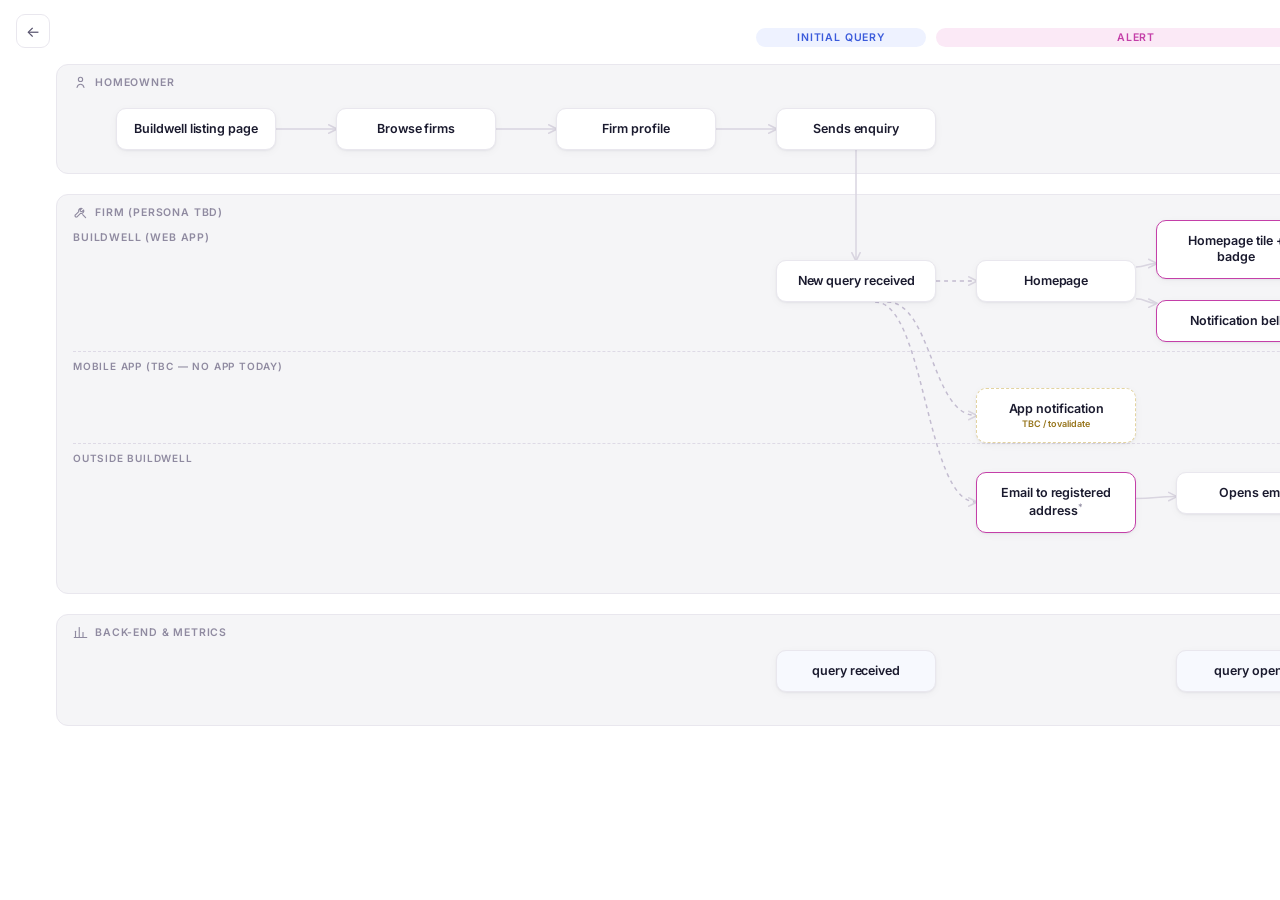
==== deck-flow/index.html @ 25845ab6 "Buildwell Plus: new-introduction alert & respond prototype - deck-flow: horizontal swimlane flow (ho" ====
<!doctype html>
<html lang="en">
<head>
<meta charset="utf-8">
<meta name="viewport" content="width=device-width, initial-scale=1">
<title>Flow | Buildwell Plus prototype</title>
<link rel="preconnect" href="https://fonts.googleapis.com">
<link href="https://fonts.googleapis.com/css2?family=Inter:wght@400;500;600;700&display=swap" rel="stylesheet">
<style>
  :root{
    --ink:#1a1a2e; --soft:#55516b; --mute:#8f8aa0;
    --line:#e9e7ee; --card:#fff;
    --pink:#fbe9f6; --magenta:#c43fa8;
    --blue:#3b5bdb; --blue-soft:#eef2ff;
    --violet:#7048e8; --violet-soft:#f3f0ff;
    --amber:#96741a;
    --edge:#d9d5e0; --edge-dash:#c3bcd0;
    --lane:#f5f5f7;
    --new:#c43fa8;
  }
  *{box-sizing:border-box;margin:0}
  body{font-family:"Inter",-apple-system,BlinkMacSystemFont,"Segoe UI",Roboto,sans-serif;
    color:var(--ink);background:#fff;font-size:14px;-webkit-font-smoothing:antialiased}

  .back{position:fixed;top:14px;left:16px;z-index:20;width:34px;height:34px;border-radius:9px;
    border:1px solid var(--line);background:#fff;display:flex;align-items:center;justify-content:center;
    color:var(--soft);text-decoration:none;font-size:15px}
  .back:hover{border-color:var(--magenta);color:var(--magenta)}

  .canvas-wrap{overflow-x:auto;padding:20px 56px 130px}
  .canvas{position:relative;width:2080px;height:700px;margin:0 auto}

  /* top journey labels — span all lanes, fit the boxes */
  .flowtag{position:absolute;top:8px;font-size:10.5px;font-weight:600;text-transform:uppercase;
    letter-spacing:.08em;padding:3px 12px;border-radius:999px;z-index:3;text-align:center}

  /* dashed hypothesis group: change status + calls customer */
  .hypo-group{position:absolute;left:1470px;top:212px;width:215px;height:305px;
    border:1.5px dashed #c9c3d4;border-radius:14px;pointer-events:none;z-index:1}
  .hypo-label{position:absolute;bottom:-20px;left:8px;right:0;font-size:10px;
    color:var(--mute);white-space:nowrap}
  .flowtag-q{left:700px;right:1210px;background:#eef2ff;color:var(--blue)}
  .flowtag-a{left:880px;right:800px;background:var(--pink);color:var(--magenta)}
  .flowtag-r{left:1290px;right:10px;background:#e8f5ee;color:#1e7f4f}

  /* lanes — uniform light grey */
  .lane{position:absolute;left:0;right:0;border-radius:12px;background:var(--lane);border:1px solid var(--line)}
  .lane-head{position:absolute;left:16px;display:flex;align-items:center;gap:7px;
    font-size:10.5px;font-weight:600;text-transform:uppercase;letter-spacing:.08em;color:var(--mute);z-index:3}
  .lane-head svg{width:15px;height:15px;stroke:var(--mute)}
  .lane-hw{top:44px;height:110px}
  .lane-firm{top:174px;height:400px}
  .lane-be{top:594px;height:112px}
  .sublane{position:absolute;left:16px;right:16px;border-top:1px dashed #dedae6}
  .sublane-txt{position:absolute;top:8px;left:0;font-size:10px;font-weight:600;
    text-transform:uppercase;letter-spacing:.08em;color:var(--mute);background:var(--lane);padding-right:8px}

  /* nodes */
  .node{position:absolute;width:160px;background:var(--card);border:1px solid var(--line);
    border-radius:10px;padding:12px 14px;display:flex;align-items:center;justify-content:center;
    box-shadow:0 1px 2px rgba(26,26,46,.05),0 2px 8px rgba(26,26,46,.04);
    cursor:default;transition:opacity .15s, box-shadow .15s, transform .15s, border-color .15s;z-index:2}
  .node .t{font-size:12.5px;font-weight:600;line-height:1.3;letter-spacing:-.005em;text-align:center}
  .node:hover{border-color:#c9c3d4;box-shadow:0 6px 20px rgba(26,26,46,.14);transform:translateY(-2px)}
  .node.off{background:#fbfbfc;color:var(--soft)}
  .node.tbc{border-style:dashed;border-color:#e3d3a0}
  .node.be{background:#f7f9fe}
  .node.isnew{border:1.5px solid var(--new)}
  .node.isnew:hover{border-color:var(--new)}
  .node.dim{opacity:.22}
  .node .tbc-badge{display:block;font-size:9px;color:var(--amber);font-weight:600;margin-top:1px}
  .node .ast{font-size:9px;font-weight:500;color:var(--mute);vertical-align:super}

  svg.edges{position:absolute;inset:0;pointer-events:none;z-index:1}
  svg.edges path{fill:none;stroke:var(--edge);stroke-width:1.5}
  svg.edges path.dash{stroke-dasharray:4 4;stroke:var(--edge-dash)}
  svg.edges path.dim{opacity:.12}

  /* details panel — references only, shown on hover */
  .details{position:fixed;left:0;right:0;bottom:0;background:rgba(255,255,255,.94);
    backdrop-filter:blur(8px);border-top:1px solid var(--line);
    padding:16px 26px;display:none;gap:28px;align-items:flex-start;
    box-shadow:0 -8px 30px rgba(26,26,46,.06);z-index:10}
  .details.on{display:flex}
  .details .dt{min-width:260px;max-width:320px}
  .details .dt h2{font-size:14px;font-weight:600;margin-bottom:3px}
  .details .dt p{font-size:12.5px;color:var(--soft);line-height:1.45}
  .details .shots{display:flex;gap:14px;align-items:flex-start}
  .shot{display:block;text-decoration:none;color:var(--soft)}
  .shot .ph{width:200px;height:112px;border:1px dashed #c9c3d4;border-radius:8px;
    background:#f6f5f8;display:flex;align-items:center;justify-content:center;
    font-size:10px;color:var(--mute);text-transform:uppercase;letter-spacing:.06em;text-align:center;padding:6px}
  .shot .lb{font-size:11.5px;font-weight:500;margin-top:5px;color:var(--soft)}
  .shot:hover .lb{color:var(--magenta);text-decoration:underline}
  .shot:hover .ph{border-color:var(--magenta)}
  .empty{font-size:12px;color:var(--mute);font-style:italic}
</style>
</head>
<body>

<a class="back" href="../index.html" title="Back to index">&larr;</a>

<div class="canvas-wrap">
<div class="canvas" id="canvas">
  <div class="flowtag flowtag-q">Initial query</div>
  <div class="flowtag flowtag-a">Alert</div>
  <div class="flowtag flowtag-r">Respond</div>

  <div class="lane lane-hw">
    <span class="lane-head" style="top:10px">
      <svg viewBox="0 0 24 24" fill="none" stroke-width="1.8" stroke-linecap="round">
        <circle cx="12" cy="7" r="3.4"/><path d="M6.5 20c.7-3.4 2.9-5.2 5.5-5.2s4.8 1.8 5.5 5.2"/>
      </svg>
      Homeowner
    </span>
  </div>
  <div class="lane lane-firm">
    <span class="lane-head" style="top:10px">
      <svg viewBox="0 0 24 24" fill="none" stroke-width="1.8" stroke-linecap="round" stroke-linejoin="round">
        <path d="M14.5 5.5a4 4 0 0 0-5.3 5L4 15.7a2 2 0 1 0 2.8 2.8l5.2-5.2a4 4 0 0 0 5-5.3l-2.6 2.6-2.4-.6-.6-2.4z"/>
        <path d="M15.5 15.5l4.7 4.7"/>
      </svg>
      Firm (persona TBD)
    </span>
    <span class="lane-head" style="top:36px">Buildwell (web app)</span>
    <div class="sublane" style="top:156px"><span class="sublane-txt">Mobile app (TBC — no app today)</span></div>
    <div class="sublane" style="top:248px"><span class="sublane-txt">Outside Buildwell</span></div>
  </div>
  <div class="lane lane-be">
    <span class="lane-head" style="top:10px">
      <svg viewBox="0 0 24 24" fill="none" stroke-width="1.8" stroke-linecap="round" stroke-linejoin="round">
        <path d="M4 20V10"/><path d="M10 20V4"/><path d="M16 20v-8"/><path d="M22 20H2"/>
      </svg>
      Back-end &amp; metrics
    </span>
  </div>

  <div class="hypo-group">
    <span class="hypo-label">Query responded — hypothesis: triage &amp; prioritise may happen here · out of scope</span>
  </div>
  <svg class="edges" id="edges" width="2080" height="700">
    <defs>
      <marker id="arrow" viewBox="0 0 10 10" refX="8" refY="5" markerWidth="7" markerHeight="7" orient="auto-start-reverse">
        <path d="M1,1 L9,5 L1,9" fill="none" stroke="#d9d5e0" stroke-width="1.6" stroke-linecap="round" stroke-linejoin="round"/>
      </marker>
      <marker id="arrow-dash" viewBox="0 0 10 10" refX="8" refY="5" markerWidth="7" markerHeight="7" orient="auto-start-reverse">
        <path d="M1,1 L9,5 L1,9" fill="none" stroke="#c3bcd0" stroke-width="1.6" stroke-linecap="round" stroke-linejoin="round"/>
      </marker>
    </defs>
  </svg>
</div>
</div>

<div class="details" id="details">
  <div class="dt"><h2 id="d-title"></h2><p id="d-desc"></p></div>
  <div class="shots" id="d-shots"></div>
</div>

<script>
var NEW_NOTE = ' New element — assumed this doesn\u2019t exist for firms yet.';
var NODES = [
  // ---- Homeowner (y 88) ----
  {id:'listing', x:60,  y:88, t:'Buildwell listing page',
   d:'Homeowner browses Buildwell and finds firms. Existing Buildwell surface — outside this project\u2019s scope, shown for context.',
   ev:[], refs:[{l:'Sketch: homeowner journey',h:'#'}]},
  {id:'browse', x:280, y:88, t:'Browse firms',
   d:'Homeowner browses and compares firms on Buildwell.', ev:[], refs:[{l:'Sketch: homeowner journey',h:'#'}]},
  {id:'profile', x:500, y:88, t:'Firm profile',
   d:'Homeowner views a firm\u2019s profile and chooses to enquire. Assumed entry point for introductions — TBC.',
   ev:[], refs:[{l:'Sketch: homeowner journey',h:'#'}]},
  {id:'enquiry', x:720, y:88, t:'Sends enquiry',
   d:'Homeowner submits an enquiry — becomes an "introduction" inside Buildwell.',
   ev:[{t:'be',s:'query_sent / introduction_received'}], refs:[{l:'Sketch: homeowner journey',h:'#'}]},

  // ---- Firm · Buildwell web app (y 200/280) ----
  {id:'query', x:720, y:240, t:'New query received',
   d:'Introduction lands in the firm\u2019s Buildwell Plus account. Previously: no alert, no status.',
   ev:[{t:'be',s:'introduction_received'}], refs:[{l:'Web app — Introductions',h:'../mvp/introductions.html'}]},
  {id:'homepage', x:920, y:240, t:'Homepage',
   d:'The firm\u2019s landing screen when they open Buildwell Plus — carries the Introductions tile badge and notification bell.',
   ev:[{t:'fe',s:'page_view: home · device'}], refs:[{l:'Web app — Home',h:'../mvp/home.html'}]},
  {id:'tile', x:1100, y:200, t:'Homepage tile + badge', isnew:true,
   d:'"Introductions this month" tile is now clickable with a "New" badge for unactioned intros.'+NEW_NOTE,
   ev:[{t:'fe',s:'tile_clicked · device'}], refs:[{l:'Web app — Home',h:'../mvp/home.html'}]},
  {id:'bell', x:1100, y:280, t:'Notification bell', isnew:true,
   d:'Header bell with count + dropdown listing new introductions, linking to each one.'+NEW_NOTE,
   ev:[{t:'fe',s:'bell_clicked · device'}], refs:[{l:'Web app — Home',h:'../mvp/home.html'}]},
  {id:'land', x:1300, y:240, t:'Lands on Introductions tab',
   d:'Email CTA deep-links straight to the Introductions list — row highlighted with name, phone, area, job, notes, status. All routes converge here.',
   ev:[{t:'be',s:'introduction_opened'}], refs:[{l:'Web app — Introductions',h:'../mvp/introductions.html?intro=rachel'}]},
  {id:'status', x:1500, y:240, t:'Change status', isnew:true,
   d:'One-click status pill in the row. MVP: New / Contacted. Placeholder statuses (Visit booked, Not pursuing) marked TBC with product.'+NEW_NOTE,
   ev:[{t:'fe',s:'status_change_clicked · device'}], refs:[{l:'Web app — Introductions',h:'../mvp/introductions.html'}]},
  {id:'contacted', x:1700, y:240, t:'Contacted',
   d:'Assumption to validate: "response" = firm marks the introduction Contacted. This is how Buildwell measures response time.',
   ev:[{t:'be',s:'status_changed: contacted'}], refs:[{l:'Brief — success metric',h:'#'}]},

  // ---- Firm · Mobile app (y 368) ----
  {id:'notif', x:920, y:368, t:'App notification', tbc:true,
   d:'Push/in-app notification on a mobile app. To validate — there\u2019s no app today; clarify with the panel whether this is wanted.',
   ev:[{t:'fe',s:'notification_optin (proposed)'}], refs:[{l:'Sketch — "desktop notif / mobile?"',h:'#'}]},

  // ---- Firm · Outside Buildwell (y 452) ----
  {id:'email', x:920, y:452, t:'Email to registered address<span class="ast">*</span>', isnew:true,
   d:'Teaser only: job type, area, how long ago. No customer name/phone. One CTA. Assumption: shared inbox — whoever sees it first acts.'+NEW_NOTE,
   ev:[{t:'be',s:'email_sent'}], refs:[{l:'Email — mobile',h:'../mvp/email-mobile.html'},{l:'Email — desktop',h:'../mvp/email-desktop.html'}]},
  {id:'open', x:1120, y:452, t:'Opens email',
   d:'Firm opens the introduction email on any device.',
   ev:[{t:'be',s:'introduction_opened'},{t:'fe',s:'email_opened'}], refs:[{l:'Email — mobile',h:'../mvp/email-mobile.html'}]},
  {id:'cta', x:1300, y:452, t:'CTA: "View introduction"<span class="ast">*</span>', isnew:true,
   d:'Single primary action — links straight to the Introductions tab with that row highlighted (not the homepage).'+NEW_NOTE,
   ev:[{t:'fe',s:'cta_clicked · device'}], refs:[{l:'Email — mobile',h:'../mvp/email-mobile.html'}]},
  {id:'call', x:1500, y:452, t:'Calls the customer', off:true,
   d:'The call happens outside the platform — Buildwell never sees it. Grouped with "Change status": hypothesis is firms may triage/prioritise the call around this moment — not part of this ask.',
   ev:[], refs:[{l:'Sketch — "calls customer"',h:'#'}]},

  // ---- Back-end & metrics (y 630) ----
  {id:'m1', x:720, y:630, t:'query received', be:true, covers:['enquiry','query'],
   d:'Back-end event when the introduction is created. Column: Sends enquiry → New query received.',
   ev:[{t:'be',s:'introduction_received'}], refs:[{l:'Brief — analytics',h:'#'}]},
  {id:'m3', x:1120, y:630, t:'query opened', be:true, covers:['email','notif','homepage','tile','bell','open','cta'],
   d:'BE: introduction_opened; FE (Mixpanel): email_opened, CTA clicked, tile/bell clicked — with device where possible.',
   ev:[{t:'be',s:'introduction_opened'},{t:'fe',s:'cta_clicked · tile_clicked · bell_clicked · device'}], refs:[{l:'Brief — analytics',h:'#'}]},
  {id:'m4', x:1600, y:630, t:'query responded', be:true, covers:['status','contacted','call'],
   d:'Success metric: time from introduction_received to first status_changed → contacted.',
   ev:[{t:'be',s:'status_changed: contacted'},{t:'be',s:'time_to_first_response'},{t:'fe',s:'status_change_clicked · device'}], refs:[{l:'Brief — success metric',h:'#'}]},
];

// [from, to, dashed?, bidirectional?]
var EDGES = [
  ['listing','browse'],['browse','profile'],['profile','enquiry'],
  ['enquiry','query'],
  ['query','notif', true, false, 'left'],['query','email', true, false, 'left'],
  ['query','homepage', true],
  ['homepage','tile'],['homepage','bell'],
  ['tile','land'],['bell','land'],
  ['email','open'],['open','cta'],['cta','land'],
  ['land','status'],['status','contacted'],
  ['status','call', false, true]
];

var canvas = document.getElementById('canvas');
var svg = document.getElementById('edges');
var byId = {}, bounds = {};

NODES.forEach(function(n){
  byId[n.id]=n;
  var el = document.createElement('div');
  el.className = 'node' + (n.off?' off':'') + (n.tbc?' tbc':'') + (n.be?' be':'') + (n.isnew?' isnew':'');
  el.style.left = n.x+'px'; el.style.top = n.y+'px';
  el.id = 'n-'+n.id;
  el.innerHTML = '<span class="t">'+n.t+
    (n.tbc?'<span class="tbc-badge">TBC / to validate</span>':'')+'</span>';
  canvas.appendChild(el);
});

NODES.forEach(function(n){
  var el = document.getElementById('n-'+n.id);
  bounds[n.id] = {w:el.offsetWidth, h:el.offsetHeight,
                  cx:n.x+el.offsetWidth/2, cy:n.y+el.offsetHeight/2};
});

function clipToBorder(to, from){
  var dx = from.cx - to.cx, dy = from.cy - to.cy;
  if (dx === 0 && dy === 0) return {x: to.cx, y: to.cy};
  var sx = dx === 0 ? Infinity : (to.w/2) / Math.abs(dx);
  var sy = dy === 0 ? Infinity : (to.h/2) / Math.abs(dy);
  var s = Math.min(sx, sy);
  return {x: to.cx + dx*s, y: to.cy + dy*s};
}

EDGES.forEach(function(e){
  var A = bounds[e[0]], B = bounds[e[1]];
  var a = clipToBorder(A, B), b = clipToBorder(B, A);
  if (e[4] === 'left')  b = {x: B.cx - B.w/2, y: B.cy};   // force left-edge entry
  if (e[4] === 'right') b = {x: B.cx + B.w/2, y: B.cy};
  var path = document.createElementNS('http://www.w3.org/2000/svg','path');
  var dx = b.x - a.x, dy = b.y - a.y, d;
  if (e[4] || Math.abs(dx) > Math.abs(dy)) {   // forced side -> approach horizontally so arrow points right
    var mx = (a.x + b.x)/2;
    d = 'M'+a.x+' '+a.y+' C'+mx+' '+a.y+', '+mx+' '+b.y+', '+b.x+' '+b.y;
  } else {
    var my = (a.y + b.y)/2;
    d = 'M'+a.x+' '+a.y+' C'+a.x+' '+my+', '+b.x+' '+my+', '+b.x+' '+b.y;
  }
  path.setAttribute('d', d);
  if (e[2]) path.classList.add('dash');
  var marker = e[2] ? 'arrow-dash' : 'arrow';
  path.setAttribute('marker-end','url(#'+marker+')');
  if (e[3]) path.setAttribute('marker-start','url(#'+marker+')'); // two-way
  path.dataset.edge = e[0]+'|'+e[1];
  svg.appendChild(path);
});

var panel=document.getElementById('details'),
    dT=document.getElementById('d-title'), dD=document.getElementById('d-desc'),
    dS=document.getElementById('d-shots');

function show(n){
  panel.classList.add('on');
  dT.textContent = n.t;
  dD.textContent = n.d;
  var protoRefs = n.refs.filter(function(r){ return r.h !== '#'; });
  dS.innerHTML = protoRefs.map(function(r){
    return '<a class="shot" href="'+r.h+'"><div class="ph">screen preview</div><div class="lb">'+r.l+' \u2197</div></a>';
  }).join('');
  if (!dS.innerHTML) dS.innerHTML = '<span class="empty">no linked screen — sketch reference only</span>';
}
function reset(){
  panel.classList.remove('on');
  document.querySelectorAll('.node').forEach(function(el){el.classList.remove('dim')});
  document.querySelectorAll('svg.edges path').forEach(function(p){p.classList.remove('dim')});
}
NODES.forEach(function(n){
  var el=document.getElementById('n-'+n.id);
  el.addEventListener('mouseenter',function(){
    show(n);
    var keep = {};
    if (n.covers) {
      n.covers.forEach(function(id){ keep[id]=1; });
    } else {
      EDGES.forEach(function(e){ if(e[0]===n.id||e[1]===n.id){ keep[e[0]]=keep[e[1]]=1; } });
    }
    keep[n.id]=1;
    NODES.forEach(function(m){ if(!keep[m.id]) document.getElementById('n-'+m.id).classList.add('dim'); });
    document.querySelectorAll('svg.edges path').forEach(function(p){
      var parts=p.dataset.edge.split('|');
      var lit = n.covers ? (keep[parts[0]]&&keep[parts[1]]) : (parts[0]===n.id||parts[1]===n.id);
      if(!lit) p.classList.add('dim');
    });
  });
  el.addEventListener('mouseleave', reset);
});
</script>
</body>
</html>
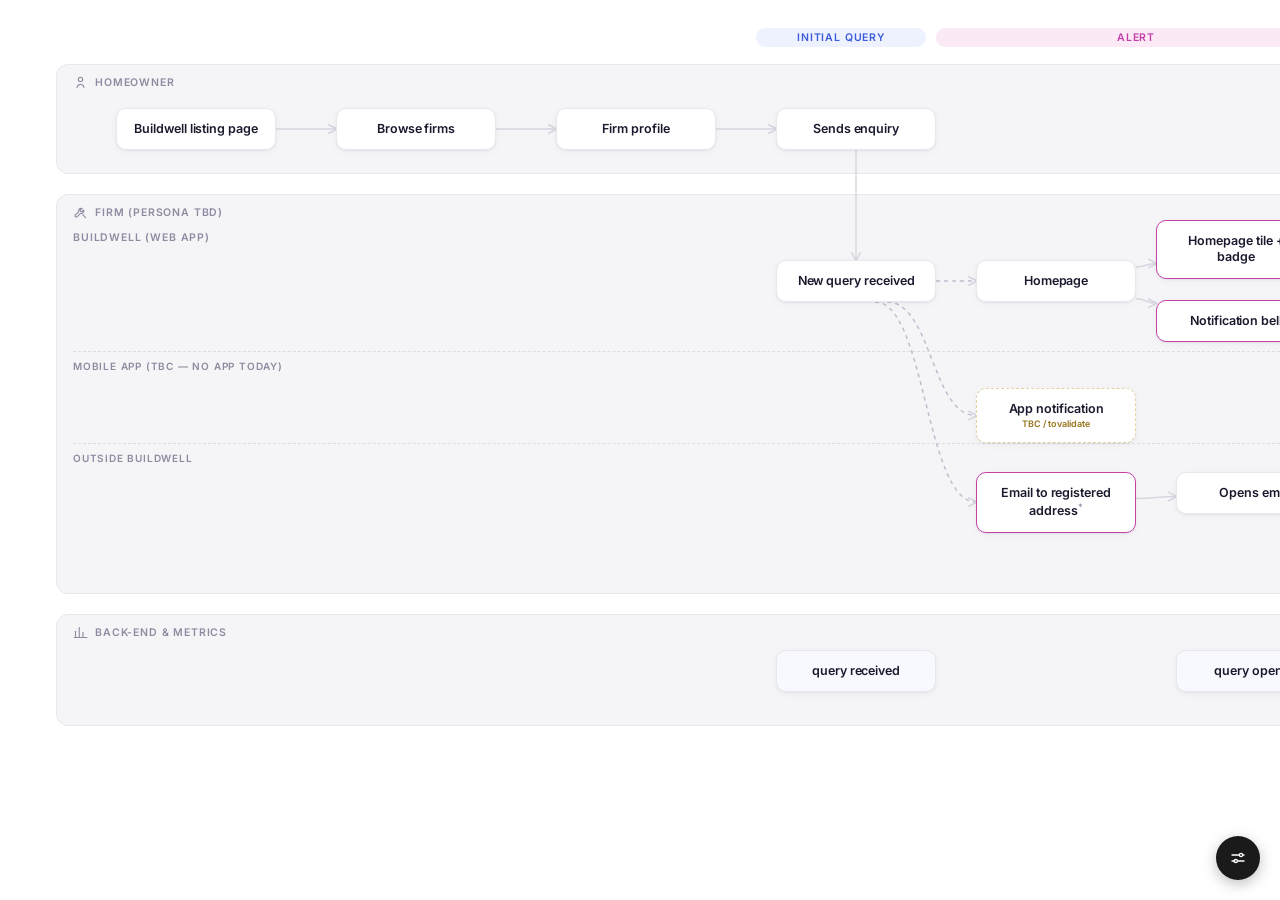
==== commit 15375037: "Demo FAB, email polish, flow screenshots - Floating action button on all pages (home / reset state; " ====
--- a/deck-flow/index.html
+++ b/deck-flow/index.html
@@ -4,6 +4,7 @@
 <meta charset="utf-8">
 <meta name="viewport" content="width=device-width, initial-scale=1">
 <title>Flow | Buildwell Plus prototype</title>
+<link rel="stylesheet" href="../design-system/lofi.css">
 <link rel="preconnect" href="https://fonts.googleapis.com">
 <link href="https://fonts.googleapis.com/css2?family=Inter:wght@400;500;600;700&display=swap" rel="stylesheet">
 <style>
@@ -22,11 +23,6 @@
   body{font-family:"Inter",-apple-system,BlinkMacSystemFont,"Segoe UI",Roboto,sans-serif;
     color:var(--ink);background:#fff;font-size:14px;-webkit-font-smoothing:antialiased}
 
-  .back{position:fixed;top:14px;left:16px;z-index:20;width:34px;height:34px;border-radius:9px;
-    border:1px solid var(--line);background:#fff;display:flex;align-items:center;justify-content:center;
-    color:var(--soft);text-decoration:none;font-size:15px}
-  .back:hover{border-color:var(--magenta);color:var(--magenta)}
-
   .canvas-wrap{overflow-x:auto;padding:20px 56px 130px}
   .canvas{position:relative;width:2080px;height:700px;margin:0 auto}
 
@@ -87,6 +83,7 @@
   .details .dt p{font-size:12.5px;color:var(--soft);line-height:1.45}
   .details .shots{display:flex;gap:14px;align-items:flex-start}
   .shot{display:block;text-decoration:none;color:var(--soft)}
+  .shot .phimg{width:200px;display:block;border:1px solid var(--line);border-radius:8px}
   .shot .ph{width:200px;height:112px;border:1px dashed #c9c3d4;border-radius:8px;
     background:#f6f5f8;display:flex;align-items:center;justify-content:center;
     font-size:10px;color:var(--mute);text-transform:uppercase;letter-spacing:.06em;text-align:center;padding:6px}
@@ -94,11 +91,10 @@
   .shot:hover .lb{color:var(--magenta);text-decoration:underline}
   .shot:hover .ph{border-color:var(--magenta)}
   .empty{font-size:12px;color:var(--mute);font-style:italic}
+
 </style>
 </head>
-<body>
-
-<a class="back" href="../index.html" title="Back to index">&larr;</a>
+<body data-fab="home-only">
 
 <div class="canvas-wrap">
 <div class="canvas" id="canvas">
@@ -175,22 +171,22 @@
   // ---- Firm · Buildwell web app (y 200/280) ----
   {id:'query', x:720, y:240, t:'New query received',
    d:'Introduction lands in the firm\u2019s Buildwell Plus account. Previously: no alert, no status.',
-   ev:[{t:'be',s:'introduction_received'}], refs:[{l:'Web app — Introductions',h:'../mvp/introductions.html'}]},
+   ev:[{t:'be',s:'introduction_received'}], refs:[{l:'Web app — Introductions',h:'../mvp/introductions.html',img:'../assets/shots/introductions.png'}]},
   {id:'homepage', x:920, y:240, t:'Homepage',
    d:'The firm\u2019s landing screen when they open Buildwell Plus — carries the Introductions tile badge and notification bell.',
-   ev:[{t:'fe',s:'page_view: home · device'}], refs:[{l:'Web app — Home',h:'../mvp/home.html'}]},
+   ev:[{t:'fe',s:'page_view: home · device'}], refs:[{l:'Web app — Home',h:'../mvp/home.html',img:'../assets/shots/home.png'}]},
   {id:'tile', x:1100, y:200, t:'Homepage tile + badge', isnew:true,
    d:'"Introductions this month" tile is now clickable with a "New" badge for unactioned intros.'+NEW_NOTE,
-   ev:[{t:'fe',s:'tile_clicked · device'}], refs:[{l:'Web app — Home',h:'../mvp/home.html'}]},
+   ev:[{t:'fe',s:'tile_clicked · device'}], refs:[{l:'Web app — Home',h:'../mvp/home.html',img:'../assets/shots/home.png'}]},
   {id:'bell', x:1100, y:280, t:'Notification bell', isnew:true,
    d:'Header bell with count + dropdown listing new introductions, linking to each one.'+NEW_NOTE,
-   ev:[{t:'fe',s:'bell_clicked · device'}], refs:[{l:'Web app — Home',h:'../mvp/home.html'}]},
+   ev:[{t:'fe',s:'bell_clicked · device'}], refs:[{l:'Web app — Home',h:'../mvp/home.html',img:'../assets/shots/home.png'}]},
   {id:'land', x:1300, y:240, t:'Lands on Introductions tab',
    d:'Email CTA deep-links straight to the Introductions list — row highlighted with name, phone, area, job, notes, status. All routes converge here.',
-   ev:[{t:'be',s:'introduction_opened'}], refs:[{l:'Web app — Introductions',h:'../mvp/introductions.html?intro=rachel'}]},
+   ev:[{t:'be',s:'introduction_opened'}], refs:[{l:'Web app — Introductions',h:'../mvp/introductions.html?intro=rachel',img:'../assets/shots/intro-rachel.png'}]},
   {id:'status', x:1500, y:240, t:'Change status', isnew:true,
    d:'One-click status pill in the row. MVP: New / Contacted. Placeholder statuses (Visit booked, Not pursuing) marked TBC with product.'+NEW_NOTE,
-   ev:[{t:'fe',s:'status_change_clicked · device'}], refs:[{l:'Web app — Introductions',h:'../mvp/introductions.html'}]},
+   ev:[{t:'fe',s:'status_change_clicked · device'}], refs:[{l:'Web app — Introductions',h:'../mvp/introductions.html',img:'../assets/shots/introductions.png'}]},
   {id:'contacted', x:1700, y:240, t:'Contacted',
    d:'Assumption to validate: "response" = firm marks the introduction Contacted. This is how Buildwell measures response time.',
    ev:[{t:'be',s:'status_changed: contacted'}], refs:[{l:'Brief — success metric',h:'#'}]},
@@ -202,14 +198,14 @@
 
   // ---- Firm · Outside Buildwell (y 452) ----
   {id:'email', x:920, y:452, t:'Email to registered address<span class="ast">*</span>', isnew:true,
-   d:'Teaser only: job type, area, how long ago. No customer name/phone. One CTA. Assumption: shared inbox — whoever sees it first acts.'+NEW_NOTE,
-   ev:[{t:'be',s:'email_sent'}], refs:[{l:'Email — mobile',h:'../mvp/email-mobile.html'},{l:'Email — desktop',h:'../mvp/email-desktop.html'}]},
+   d:'Teaser: enquirer name, job type, area, age, truncated notes. One CTA ("View details"). Assumption: shared inbox — whoever sees it first acts.'+NEW_NOTE,
+   ev:[{t:'be',s:'email_sent'}], refs:[{l:'Email — mobile',h:'../mvp/email-mobile.html',img:'../assets/shots/email.png'},{l:'Email — desktop',h:'../mvp/email-desktop.html',img:'../assets/shots/email.png'}]},
   {id:'open', x:1120, y:452, t:'Opens email',
    d:'Firm opens the introduction email on any device.',
-   ev:[{t:'be',s:'introduction_opened'},{t:'fe',s:'email_opened'}], refs:[{l:'Email — mobile',h:'../mvp/email-mobile.html'}]},
+   ev:[{t:'be',s:'introduction_opened'},{t:'fe',s:'email_opened'}], refs:[{l:'Email — mobile',h:'../mvp/email-mobile.html',img:'../assets/shots/email.png'}]},
   {id:'cta', x:1300, y:452, t:'CTA: "View introduction"<span class="ast">*</span>', isnew:true,
    d:'Single primary action — links straight to the Introductions tab with that row highlighted (not the homepage).'+NEW_NOTE,
-   ev:[{t:'fe',s:'cta_clicked · device'}], refs:[{l:'Email — mobile',h:'../mvp/email-mobile.html'}]},
+   ev:[{t:'fe',s:'cta_clicked · device'}], refs:[{l:'Email — mobile',h:'../mvp/email-mobile.html',img:'../assets/shots/email.png'}]},
   {id:'call', x:1500, y:452, t:'Calls the customer', off:true,
    d:'The call happens outside the platform — Buildwell never sees it. Grouped with "Change status": hypothesis is firms may triage/prioritise the call around this moment — not part of this ask.',
    ev:[], refs:[{l:'Sketch — "calls customer"',h:'#'}]},
@@ -302,7 +298,7 @@
   dD.textContent = n.d;
   var protoRefs = n.refs.filter(function(r){ return r.h !== '#'; });
   dS.innerHTML = protoRefs.map(function(r){
-    return '<a class="shot" href="'+r.h+'"><div class="ph">screen preview</div><div class="lb">'+r.l+' \u2197</div></a>';
+    return '<a class="shot" href="'+r.h+'">'+(r.img?'<img class="phimg" src="'+r.img+'" alt="">':'<div class="ph">screen preview</div>')+'<div class="lb">'+r.l+' \u2197</div></a>';
   }).join('');
   if (!dS.innerHTML) dS.innerHTML = '<span class="empty">no linked screen — sketch reference only</span>';
 }
@@ -332,5 +328,6 @@
   el.addEventListener('mouseleave', reset);
 });
 </script>
+<script src="../design-system/buildwell.js"></script>
 </body>
 </html>
--- a/design-system/lofi.css
+++ b/design-system/lofi.css
@@ -0,0 +1,48 @@
+/* Lo-fi skeleton override — grayscale only, no annotation chrome */
+:root{
+  --bw-ink:#1a1a1a; --bw-ink-soft:#444; --bw-mute:#8a8a8a;
+  --bw-primary:#1a1a1a; --bw-primary-dark:#000;
+  --bw-primary-soft:#f0f0f0;
+  --bw-bg:#f7f7f7; --bw-surface:#fff; --bw-line:#e2e2e2;
+  --bw-green:#333; --bw-green-soft:#eee;
+  --bw-amber:#777; --bw-amber-soft:#f4f4f4;
+}
+.bw-badge-new{background:#1a1a1a}
+.bw-pill{border:1px solid #cfcfcf;background:#fff;color:#1a1a1a}
+.bw-pill-contacted{background:#ececec}
+.bw-pill-tbc{border-style:dashed;color:#666;background:#f4f4f4}
+.bw-table tr.is-new td{background:#f4f4f4}
+.bw-table tr.is-new td:first-child{box-shadow:inset 3px 0 0 #1a1a1a}
+.bw-btn{background:#1a1a1a;color:#fff}
+.bw-btn:hover{background:#000}
+.bw-bell-count{background:#1a1a1a}
+.bw-nav a.active{background:#eee;color:#1a1a1a}
+.bw-logo span{color:#1a1a1a}
+.bw-sub{margin-bottom:10px}
+.bw-sub:empty, .bw-sub:blank{margin:0}
+p.bw-sub{line-height:1}
+.bw-card{overflow:visible}
+.bw-table th .sort{font-weight:700;color:#1a1a1a}
+.bw-bell-clear{display:block;width:100%;border:0;background:none;padding:10px 14px;
+  font:inherit;font-size:13px;font-weight:600;color:#1a1a1a;cursor:pointer;text-align:center}
+.bw-bell-clear:hover{background:#f4f4f4}
+.bw-bell-empty{padding:14px;font-size:13px;color:#8a8a8a;text-align:center}
+.bw-bell-btn svg{width:16px;height:16px;stroke:#1a1a1a;vertical-align:-2px}
+/* floating action button */
+.bw-fab{position:fixed;bottom:20px;right:20px;z-index:60;display:flex;flex-direction:column;align-items:flex-end}
+.bw-fab-main{width:44px;height:44px;border-radius:50%;background:#1a1a1a;border:0;
+  cursor:pointer;display:flex;align-items:center;justify-content:center;
+  box-shadow:0 4px 14px rgba(0,0,0,.25)}
+.bw-fab-main svg{width:18px;height:18px;stroke:#fff}
+.bw-fab-opts{display:none;flex-direction:column;gap:8px;align-items:flex-end;margin-bottom:10px}
+.bw-fab.open .bw-fab-opts{display:flex}
+.bw-fab-opt{display:flex;align-items:center;gap:8px;background:#fff;border:1px solid #e2e2e2;
+  border-radius:999px;padding:7px 12px;font-size:12.5px;font-weight:600;color:#1a1a1a;
+  text-decoration:none;cursor:pointer;box-shadow:0 2px 8px rgba(0,0,0,.12)}
+.bw-fab-opt:hover{border-color:#1a1a1a}
+.bw-fab-opt svg{width:14px;height:14px;stroke:#1a1a1a}
+
+@media (max-width:860px){
+  .bw-status-menu{left:0;right:auto;min-width:0;width:170px}
+}
+a.bw-tile:hover{border-color:#999}
